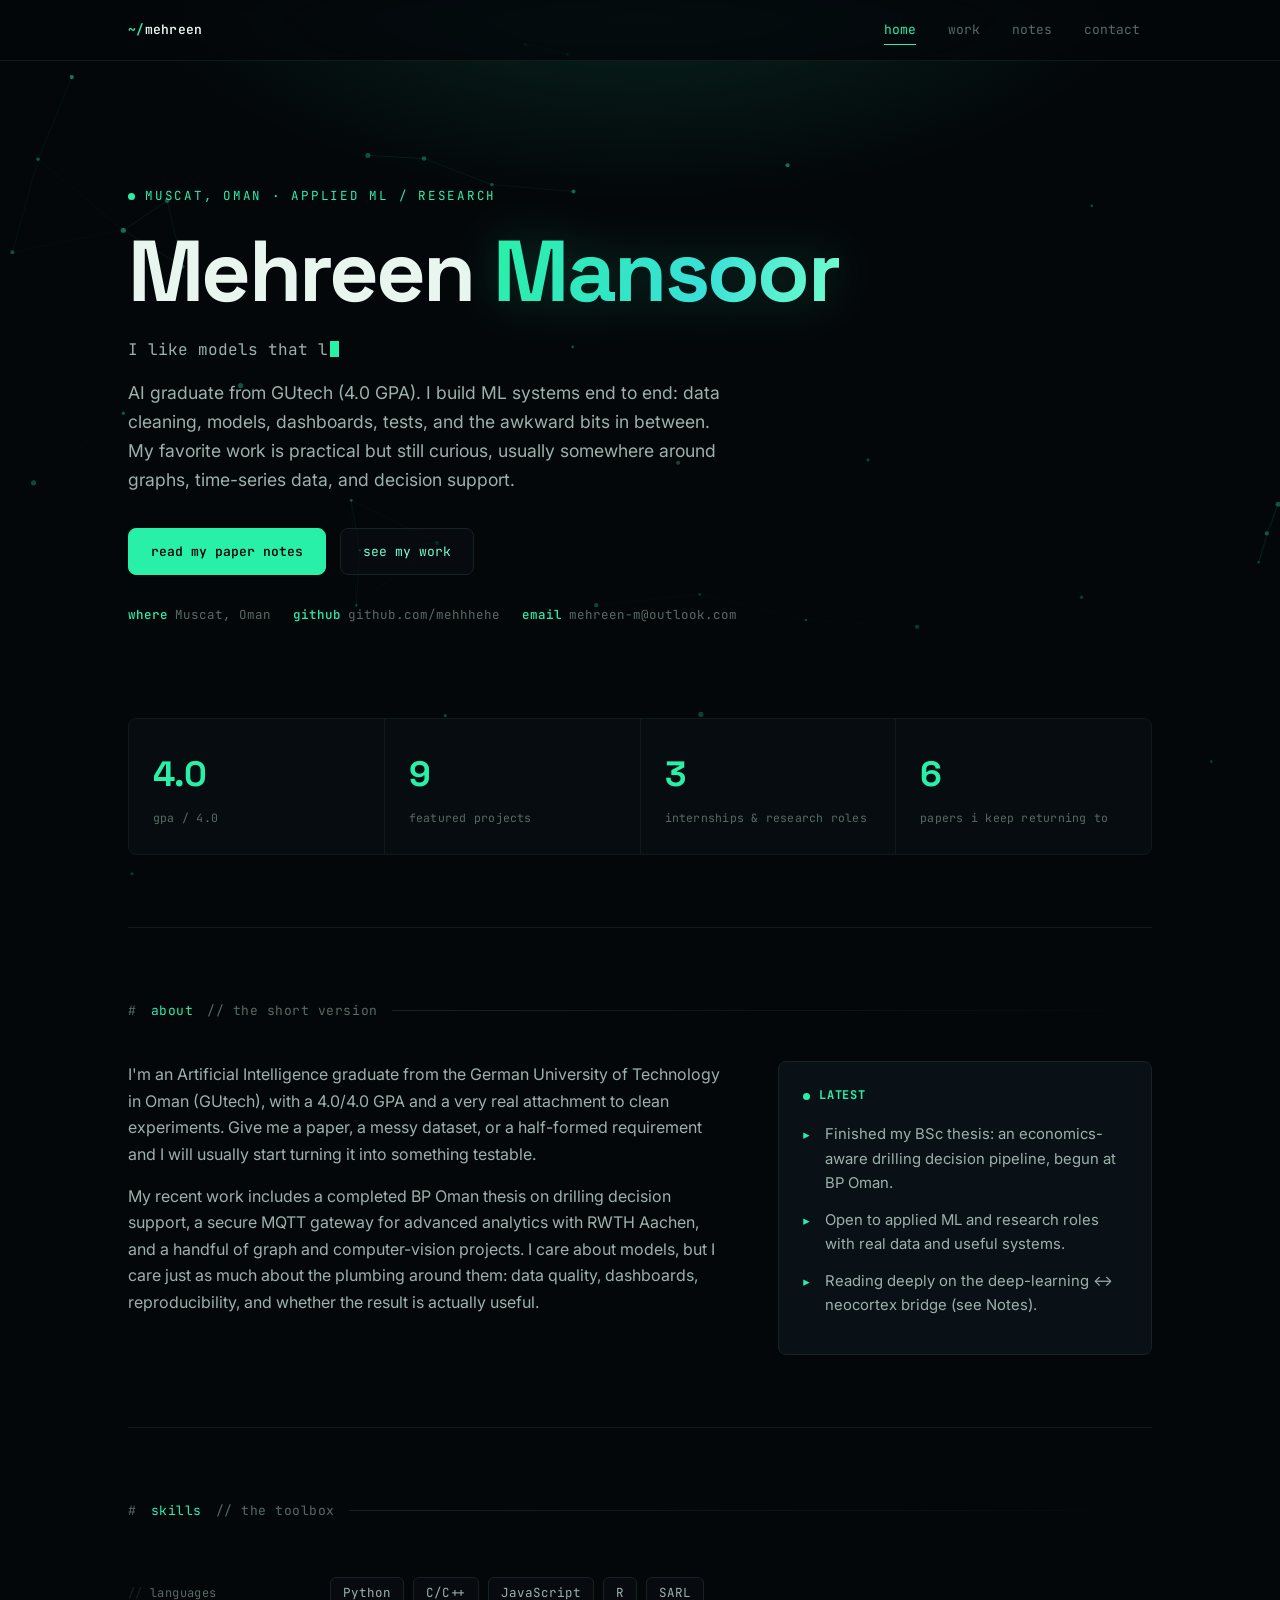
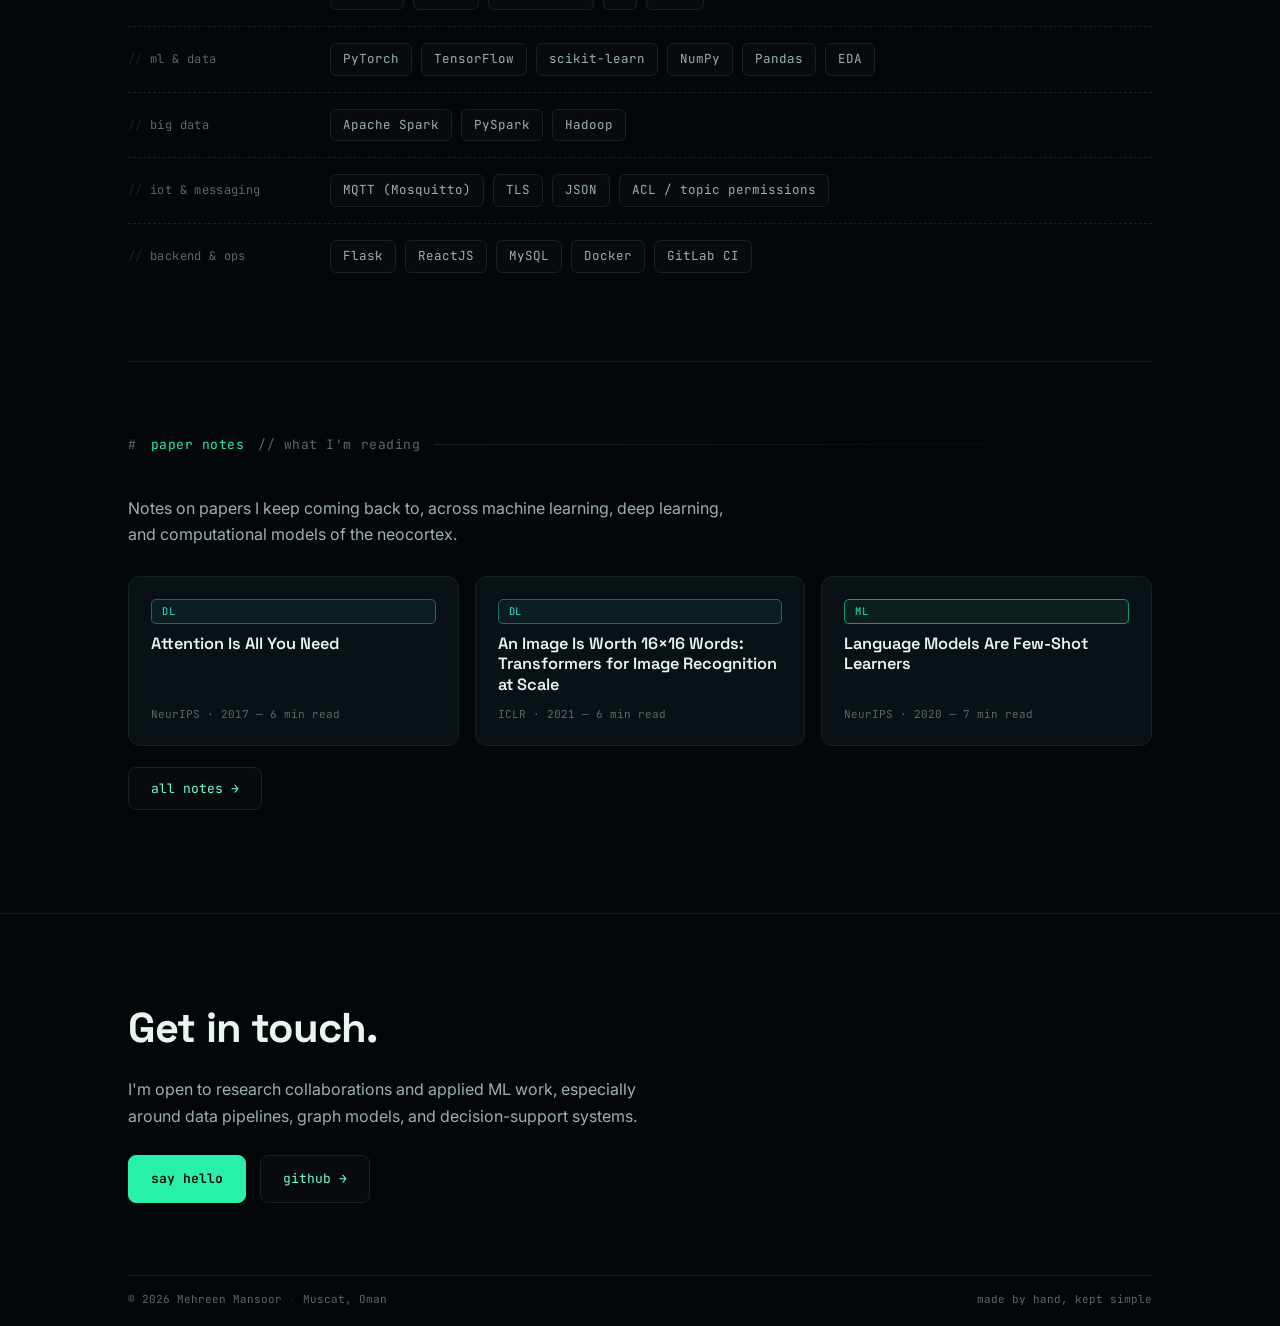
==== index.html @ 43a65674 "Initial GitHub Pages site" ====
<!DOCTYPE html>
<html lang="en">
<head>
<meta charset="UTF-8">
<meta name="viewport" content="width=device-width, initial-scale=1.0">
<title>Mehreen Mansoor — Applied ML</title>
<meta name="description" content="Mehreen Mansoor, AI graduate from GUtech. Applied machine learning, data engineering, IoT systems, and paper notes on deep learning and the neocortex.">
<link rel="preconnect" href="https://fonts.googleapis.com">
<link rel="preconnect" href="https://fonts.gstatic.com" crossorigin>
<link href="https://fonts.googleapis.com/css2?family=Space+Grotesk:wght@400;500;600;700&family=JetBrains+Mono:wght@400;500;600&family=Inter:wght@400;500;600&display=swap" rel="stylesheet">
<link rel="stylesheet" href="assets/style.css">
</head>
<body data-base="">
<canvas id="neural"></canvas>

<nav><div class="wrap nav-inner">
  <a class="nav-logo" href="index.html"><span class="tilde">~/</span>mehreen</a>
  <div class="nav-links">
    <a href="index.html" class="active">home</a>
    <a href="work.html">work</a>
    <a href="papers.html">notes</a>
    <a href="index.html#contact">contact</a>
  </div>
</div></nav>

<header class="hero"><div class="wrap">
  <span class="eyebrow"><span class="dot"></span> Muscat, Oman · applied ML / research</span>
  <h1 id="hero-name"></h1>
  <div class="hero-sub" id="typed"></div>
  <p class="hero-lead" id="hero-lead"></p>
  <div class="hero-cta" id="hero-cta"></div>
  <div class="hero-meta" id="hero-meta"></div>
</div></header>

<main class="wrap">

  <section style="padding-top:0; border:0;">
    <div class="stats reveal" id="stats"></div>
  </section>

  <section id="about">
    <div class="sec-head"><span class="hash">#</span> about <span class="muted">// the short version</span><span class="rule"></span></div>
    <div class="about-grid">
      <div id="about-text" class="reveal"></div>
      <div class="now reveal">
        <h4><span class="dot"></span> latest</h4>
        <ul id="currently"></ul>
      </div>
    </div>
  </section>

  <section id="skills-sec">
    <div class="sec-head"><span class="hash">#</span> skills <span class="muted">// the toolbox</span><span class="rule"></span></div>
    <div id="skills"></div>
  </section>

  <section id="notes-sec">
    <div class="sec-head"><span class="hash">#</span> paper notes <span class="muted">// what I'm reading</span><span class="rule"></span></div>
    <p style="margin-bottom:28px; max-width:60ch;" class="reveal">Notes on papers I keep coming back to, across machine learning, deep learning, and computational models of the neocortex.</p>
    <div class="teaser-grid" id="teasers"></div>
    <p style="margin-top:28px;" class="reveal"><a class="btn" href="papers.html">all notes →</a></p>
  </section>

</main>

<footer id="contact"><div class="wrap">
  <div class="foot-cta reveal">
    <h2>Get in touch.</h2>
    <p>I'm open to research collaborations and applied ML work, especially around data pipelines, graph models, and decision-support systems.</p>
    <div class="foot-links" id="foot-links"></div>
  </div>
  <div class="statusbar">
    <div class="left"><span id="foot-name"></span><span id="foot-loc"></span></div>
    <span>made by hand, kept simple</span>
  </div>
</div></footer>

<script src="assets/data.js"></script>
<script src="assets/papers.js"></script>
<script src="assets/app.js"></script>
</body>
</html>
---- assets/style.css ----
/* ============================================================
   mehreen.dev — theme & layout
   All colors live in :root. Change --accent to re-theme.
   ============================================================ */
:root{
  --bg:        #04070a;
  --bg-2:      #070c10;
  --panel:     #0a1116;
  --panel-2:   #0c141a;
  --line:      #16241f;
  --line-soft: #101b18;
  --text:      #9db1aa;
  --bright:    #e9f6ef;
  --dim:       #586b63;
  --accent:    #29f0a8;   /* emerald — the bling */
  --accent-2:  #74ffce;
  --accent-deep:#0c9d6e;
  --cyan:      #38e0d6;   /* secondary accent */
  --glow:      rgba(41,240,168,.55);
  --glow-soft: rgba(41,240,168,.14);

  --sx-kw:  #29f0a8;
  --sx-fn:  #38e0d6;
  --sx-str: #cfeede;
  --sx-cm:  #3d5249;

  --mono: "JetBrains Mono", ui-monospace, monospace;
  --disp: "Space Grotesk", sans-serif;
  --body: "Inter", system-ui, sans-serif;

  --maxw: 1080px;
}

*{ margin:0; padding:0; box-sizing:border-box; }
html{ scroll-behavior:smooth; }
body{
  background:var(--bg);
  color:var(--text);
  font-family:var(--body);
  font-size:16px; line-height:1.65;
  -webkit-font-smoothing:antialiased;
  overflow-x:hidden;
  animation:pageIn .6s ease both;
}
@keyframes pageIn{ from{ opacity:0; } to{ opacity:1; } }
::selection{ background:var(--accent); color:#04070a; }

/* canvas backdrop sits behind everything */
#neural{
  position:fixed; inset:0; z-index:0; pointer-events:none;
  opacity:.9;
}
/* atmospheric glow at top */
body::before{
  content:""; position:fixed; inset:0; z-index:0; pointer-events:none;
  background:radial-gradient(60% 40% at 50% -5%, var(--glow-soft), transparent 70%);
}

a{ color:var(--accent-2); text-decoration:none; }
a:hover{ color:var(--accent); }
a:focus-visible, button:focus-visible{
  outline:2px solid var(--accent); outline-offset:3px; border-radius:3px;
}

.wrap{ max-width:var(--maxw); margin:0 auto; padding:0 28px; position:relative; z-index:2; }

/* ---------------- nav ---------------- */
nav{
  position:sticky; top:0; z-index:40;
  background:#04070ad9; backdrop-filter:blur(12px);
  border-bottom:1px solid var(--line-soft);
}
.nav-inner{
  display:flex; align-items:center; justify-content:space-between;
  height:60px; font-family:var(--mono); font-size:13px;
}
.nav-logo{ color:var(--bright); font-weight:600; letter-spacing:.02em; }
.nav-logo .tilde{ color:var(--accent); }
.nav-logo:hover{ color:var(--bright); }
.nav-links{ display:flex; gap:8px; }
.nav-links a{
  color:var(--dim); padding:6px 12px; border-radius:6px;
  position:relative; transition:color .18s;
}
.nav-links a:hover{ color:var(--accent-2); }
.nav-links a.active{ color:var(--accent); }
.nav-links a::after{
  content:""; position:absolute; left:12px; right:12px; bottom:2px; height:1px;
  background:var(--accent); transform:scaleX(0); transform-origin:left;
  transition:transform .22s ease;
}
.nav-links a:hover::after, .nav-links a.active::after{ transform:scaleX(1); }

/* ---------------- hero ---------------- */
header.hero{ padding:120px 0 84px; position:relative; }
.eyebrow{
  font-family:var(--mono); font-size:12.5px; color:var(--accent);
  letter-spacing:.14em; text-transform:uppercase; margin-bottom:22px;
  display:inline-flex; align-items:center; gap:10px;
}
.eyebrow .dot{
  width:7px; height:7px; border-radius:50%; background:var(--accent);
  box-shadow:0 0 0 0 var(--glow); animation:pulse 2.4s infinite;
}
@keyframes pulse{
  0%{ box-shadow:0 0 0 0 var(--glow); }
  70%{ box-shadow:0 0 0 9px rgba(41,240,168,0); }
  100%{ box-shadow:0 0 0 0 rgba(41,240,168,0); }
}
.hero h1{
  font-family:var(--disp); font-weight:700; color:var(--bright);
  font-size:clamp(2.8rem, 7.5vw, 5.4rem); line-height:.98;
  letter-spacing:-0.03em; margin-bottom:24px;
}
.hero h1 .grad{
  background:linear-gradient(105deg, var(--accent) 0%, var(--cyan) 60%, var(--accent-2) 100%);
  -webkit-background-clip:text; background-clip:text; color:transparent;
  filter:drop-shadow(0 0 26px rgba(41,240,168,.22));
}
/* staggered word entrance */
.hero h1 .w{ display:inline-block; opacity:0; transform:translateY(22px); animation:wordUp .7s cubic-bezier(.2,.7,.2,1) forwards; }
.hero h1 .w:nth-child(2){ animation-delay:.08s; }
@keyframes wordUp{ to{ opacity:1; transform:none; } }

.hero-sub{ font-family:var(--mono); font-size:1rem; color:var(--text); min-height:1.6em; margin-bottom:14px; }
.hero-sub .type-cursor{ display:inline-block; width:9px; height:1.05em; background:var(--accent); vertical-align:-2px; margin-left:2px; animation:blink 1.1s steps(1) infinite; }
@keyframes blink{ 50%{ opacity:0; } }
.hero-lead{ font-size:1.1rem; max-width:54ch; color:var(--text); }
.hero-cta{ margin-top:34px; display:flex; gap:14px; flex-wrap:wrap; align-items:center; }
.hero-meta{ margin-top:30px; font-family:var(--mono); font-size:12.5px; color:var(--dim); display:flex; gap:8px 22px; flex-wrap:wrap; }
.hero-meta a{ color:var(--dim); } .hero-meta a:hover{ color:var(--accent-2); }
.hero-meta b{ color:var(--accent); font-weight:500; margin-right:7px; }

.btn{
  font-family:var(--mono); font-size:13px; padding:12px 22px; border-radius:8px;
  border:1px solid var(--line); color:var(--accent-2); background:#0a111680;
  transition:border-color .18s, background .18s, transform .18s, box-shadow .18s;
}
.btn:hover{ border-color:var(--accent); color:var(--accent); transform:translateY(-2px); box-shadow:0 10px 30px -14px var(--glow); }
.btn.solid{ background:var(--accent); color:#04070a; font-weight:600; border-color:var(--accent); }
.btn.solid:hover{ background:var(--accent-2); border-color:var(--accent-2); color:#04070a; }

/* ---------------- stats band ---------------- */
.stats{
  display:grid; grid-template-columns:repeat(4,1fr); gap:1px;
  background:var(--line-soft); border:1px solid var(--line-soft); border-radius:8px;
  overflow:hidden; margin-top:8px;
}
.stat{ background:var(--bg-2); padding:26px 24px; min-width:0; }
.stat .n{ font-family:var(--disp); font-weight:700; font-size:2.2rem; color:var(--bright); letter-spacing:-.02em; }
.stat .n .accent{ color:var(--accent); }
.stat .l{ font-family:var(--mono); font-size:11.5px; color:var(--dim); margin-top:6px; letter-spacing:.02em; text-transform:lowercase; }

/* ---------------- sections ---------------- */
section{ padding:72px 0; }
section + section{ border-top:1px solid var(--line-soft); }
.sec-head{
  font-family:var(--mono); font-size:13px; color:var(--accent);
  display:flex; align-items:center; gap:14px; margin-bottom:40px; letter-spacing:.04em;
}
.sec-head .hash{ color:var(--dim); }
.sec-head .muted{ color:var(--dim); }
.sec-head .rule{ flex:1; height:1px; background:linear-gradient(90deg, var(--line) 0%, transparent 100%); }

/* about */
.about-grid{ display:grid; grid-template-columns:1.6fr 1fr; gap:52px; }
.about-grid p + p{ margin-top:16px; }
.now{ border:1px solid var(--line); border-radius:8px; padding:24px; background:var(--panel); min-width:0; }
.now h4{ font-family:var(--mono); font-size:12px; color:var(--accent); letter-spacing:.06em; text-transform:uppercase; margin-bottom:16px; display:flex; align-items:center; gap:9px; }
.now h4 .dot{ width:7px; height:7px; border-radius:50%; background:var(--accent); animation:pulse 2.4s infinite; }
.now ul{ list-style:none; }
.now li{ position:relative; padding-left:22px; font-size:.93rem; margin:12px 0; overflow-wrap:break-word; }
.now li::before{ content:"▸"; position:absolute; left:0; color:var(--accent); font-size:.8rem; top:2px; }

/* skills */
.skill-row{ display:grid; grid-template-columns:170px 1fr; gap:16px 32px; padding:16px 0; align-items:baseline; }
.skill-row + .skill-row{ border-top:1px dashed var(--line); }
.skill-row .g{ font-family:var(--mono); font-size:12px; color:var(--dim); letter-spacing:.03em; }
.skill-row .g::before{ content:"// "; color:var(--line); }
.chips{ display:flex; flex-wrap:wrap; gap:9px; }
.chip{
  font-family:var(--mono); font-size:12.5px; color:var(--text);
  border:1px solid var(--line); border-radius:6px; padding:5px 12px; background:#0a111680;
  transition:border-color .16s, color .16s, box-shadow .16s, transform .16s;
}
.chip:hover{ border-color:var(--accent); color:var(--accent); box-shadow:0 0 18px -8px var(--glow); transform:translateY(-1px); }

/* experience timeline */
.xp{ display:grid; grid-template-columns:210px 1fr; gap:6px 38px; padding:30px 0; }
.xp + .xp{ border-top:1px dashed var(--line); }
.xp-when{ font-family:var(--mono); font-size:12.5px; color:var(--accent); padding-top:5px; }
.xp-when .where{ display:block; color:var(--dim); margin-top:4px; }
.xp h3{ font-family:var(--disp); color:var(--bright); font-size:1.15rem; font-weight:600; letter-spacing:-.01em; }
.xp h3 .org{ color:var(--accent); }
.xp ul{ list-style:none; margin-top:12px; }
.xp li{ position:relative; padding-left:22px; font-size:.95rem; margin-top:8px; }
.xp li::before{ content:"▸"; position:absolute; left:0; color:var(--accent-deep); font-size:.78rem; top:3px; }

/* projects */
.proj-grid{ display:grid; grid-template-columns:repeat(2,1fr); gap:18px; }
.proj{
  border:1px solid var(--line); border-radius:8px; padding:24px; background:var(--panel);
  display:flex; flex-direction:column; gap:11px; position:relative; overflow:hidden;
  transition:border-color .2s, transform .2s, box-shadow .2s;
  min-width:0;
}
.proj::after{
  content:""; position:absolute; inset:0; border-radius:8px; pointer-events:none;
  background:radial-gradient(120% 80% at 100% 0%, var(--glow-soft), transparent 55%);
  opacity:0; transition:opacity .25s;
}
.proj:hover{ border-color:var(--accent); transform:translateY(-3px); box-shadow:0 20px 50px -28px var(--glow); }
.proj:hover::after{ opacity:1; }
.proj h3{ font-family:var(--disp); color:var(--bright); font-size:1.08rem; font-weight:600; line-height:1.25; overflow-wrap:break-word; }
.proj .stack{ font-family:var(--mono); font-size:11px; color:var(--accent); letter-spacing:.01em; line-height:1.6; overflow-wrap:anywhere; }
.proj p{ font-size:.92rem; flex:1; overflow-wrap:break-word; }
.proj .repo{ font-family:var(--mono); font-size:12px; color:var(--accent-2); margin-top:auto; }
.proj .repo::before{ content:"→ "; }
.proj .repo.muted{ color:var(--dim); }

/* education + certs */
.two-col{ display:grid; grid-template-columns:1fr 1fr; gap:52px; }
.edu-item + .edu-item{ margin-top:24px; }
.edu-item .school{ font-family:var(--disp); color:var(--bright); font-weight:600; }
.edu-item .degree{ font-size:.92rem; margin-top:3px; }
.edu-item .period{ font-family:var(--mono); font-size:12px; color:var(--accent); margin-top:5px; }
.edu-item .detail{ font-size:.84rem; color:var(--dim); margin-top:6px; }
.cert{ border-left:2px solid var(--line); padding:4px 0 4px 18px; }
.cert + .cert{ margin-top:18px; }
.cert:hover{ border-color:var(--accent); }
.cert .org{ font-family:var(--mono); font-size:11px; color:var(--accent); }
.cert .name{ color:var(--bright); font-weight:500; font-size:.95rem; margin-top:4px; }
.cert .year{ font-family:var(--mono); font-size:11px; color:var(--dim); margin-top:4px; }
.langline{ margin-top:30px; font-family:var(--mono); font-size:12.5px; color:var(--dim); }
.langline b{ color:var(--accent); font-weight:500; }

/* ---------------- papers / blog ---------------- */
.page-head{ padding:96px 0 36px; }
.page-head h1{ font-family:var(--disp); font-weight:700; color:var(--bright); font-size:clamp(2.2rem,5vw,3.4rem); letter-spacing:-.02em; }
.page-head p{ max-width:60ch; margin-top:16px; }

.filters{ display:flex; gap:10px; flex-wrap:wrap; margin:8px 0 36px; }
.filter{
  font-family:var(--mono); font-size:12px; color:var(--dim);
  border:1px solid var(--line); border-radius:20px; padding:7px 16px; background:transparent;
  cursor:pointer; transition:all .16s;
}
.filter:hover{ color:var(--accent-2); border-color:var(--accent-deep); }
.filter.active{ color:#04070a; background:var(--accent); border-color:var(--accent); font-weight:600; }

.paper-list{ display:flex; flex-direction:column; gap:16px; }
.paper-card{
  display:block; border:1px solid var(--line); border-radius:14px; padding:26px 28px;
  background:var(--panel); position:relative; overflow:hidden;
  transition:border-color .2s, transform .2s, box-shadow .2s;
}
.paper-card::before{
  content:""; position:absolute; left:0; top:0; bottom:0; width:3px;
  background:var(--accent); transform:scaleY(0); transform-origin:top; transition:transform .25s;
}
.paper-card:hover{ border-color:var(--accent); transform:translateX(4px); box-shadow:0 18px 50px -30px var(--glow); }
.paper-card:hover::before{ transform:scaleY(1); }
.paper-card .top{ display:flex; align-items:center; gap:12px; margin-bottom:12px; flex-wrap:wrap; }
.tag{ font-family:var(--mono); font-size:10.5px; letter-spacing:.06em; text-transform:uppercase; padding:3px 10px; border-radius:5px; border:1px solid; }
.tag.ml{ color:var(--accent); border-color:var(--accent-deep); background:rgba(41,240,168,.06); }
.tag.dl{ color:var(--cyan); border-color:#1d6b66; background:rgba(56,224,214,.06); }
.tag.neuro{ color:#c79bff; border-color:#5a4a7a; background:rgba(170,130,255,.06); }
.paper-card .year{ font-family:var(--mono); font-size:11.5px; color:var(--dim); }
.paper-card h3{ font-family:var(--disp); color:var(--bright); font-size:1.3rem; font-weight:600; letter-spacing:-.01em; line-height:1.2; }
.paper-card .authors{ font-size:.86rem; color:var(--dim); margin-top:6px; font-style:italic; }
.paper-card .blurb{ font-size:.95rem; margin-top:12px; max-width:72ch; }
.paper-card .read{ font-family:var(--mono); font-size:12px; color:var(--accent); margin-top:14px; display:inline-block; }
.paper-card .read::after{ content:" →"; transition:margin .18s; }
.paper-card:hover .read::after{ margin-left:5px; }

/* teaser cards on home */
.teaser-grid{ display:grid; grid-template-columns:repeat(3,1fr); gap:16px; }
.teaser{
  border:1px solid var(--line); border-radius:12px; padding:22px; background:var(--panel);
  display:flex; flex-direction:column; gap:10px; transition:border-color .2s, transform .2s, box-shadow .2s;
}
.teaser:hover{ border-color:var(--accent); transform:translateY(-3px); box-shadow:0 16px 40px -26px var(--glow); }
.teaser h4{ font-family:var(--disp); color:var(--bright); font-size:1.02rem; font-weight:600; line-height:1.25; flex:1; }
.teaser .meta{ font-family:var(--mono); font-size:11px; color:var(--dim); }

/* ---------------- article (post) ---------------- */
.article{ max-width:740px; margin:0 auto; padding:40px 28px 0; position:relative; z-index:2; }
.back{ font-family:var(--mono); font-size:12.5px; color:var(--dim); }
.back::before{ content:"← "; }
.back:hover{ color:var(--accent); }
.art-head{ margin:28px 0 8px; }
.art-head .top{ display:flex; gap:12px; align-items:center; margin-bottom:18px; flex-wrap:wrap; }
.art-head h1{ font-family:var(--disp); font-weight:700; color:var(--bright); font-size:clamp(1.9rem,4.4vw,2.9rem); line-height:1.08; letter-spacing:-.02em; }
.readtime{ font-family:var(--mono); font-size:11.5px; color:var(--dim); }
.paper-meta{
  border:1px solid var(--line); border-radius:12px; padding:20px 22px; background:var(--panel);
  margin:26px 0 36px; font-size:.9rem;
}
.paper-meta .row{ display:flex; gap:12px; margin:7px 0; }
.paper-meta .k{ font-family:var(--mono); font-size:11px; color:var(--accent); min-width:78px; text-transform:uppercase; letter-spacing:.04em; padding-top:2px; }
.paper-meta .v{ color:var(--text); }
.paper-meta a{ font-family:var(--mono); font-size:.85rem; }

.prose{ font-size:1.06rem; line-height:1.78; color:#b3c5bd; }
.prose h2{ font-family:var(--disp); color:var(--bright); font-size:1.45rem; font-weight:600; letter-spacing:-.01em; margin:42px 0 14px; }
.prose h2::before{ content:"# "; color:var(--accent); font-family:var(--mono); font-size:1rem; }
.prose p{ margin:16px 0; }
.prose strong{ color:var(--bright); font-weight:600; }
.prose em{ color:var(--accent-2); font-style:normal; }
.prose code{ font-family:var(--mono); font-size:.86em; color:var(--accent); background:#0a1116; border:1px solid var(--line); border-radius:5px; padding:1px 6px; }
.prose a{ text-decoration:underline; text-underline-offset:3px; text-decoration-color:var(--accent-deep); }
.pull{
  border-left:3px solid var(--accent); padding:6px 0 6px 24px; margin:32px 0;
  font-family:var(--disp); font-size:1.32rem; line-height:1.4; color:var(--bright); font-weight:500;
}
.takeaways{ border:1px solid var(--line); border-radius:12px; padding:24px 26px; background:var(--panel); margin:40px 0; }
.takeaways h3{ font-family:var(--mono); font-size:12px; color:var(--accent); letter-spacing:.06em; text-transform:uppercase; margin-bottom:14px; }
.takeaways ul{ list-style:none; }
.takeaways li{ position:relative; padding-left:24px; margin:10px 0; font-size:.97rem; }
.takeaways li::before{ content:"✓"; position:absolute; left:0; color:var(--accent); }
.post-nav{ display:flex; justify-content:space-between; gap:16px; margin:48px 0 0; font-family:var(--mono); font-size:12.5px; flex-wrap:wrap; }
.post-nav a{ color:var(--dim); max-width:46%; }
.post-nav a:hover{ color:var(--accent); }
.post-nav .lbl{ display:block; color:var(--accent); font-size:10.5px; letter-spacing:.06em; text-transform:uppercase; margin-bottom:4px; }

/* ---------------- footer ---------------- */
footer{ border-top:1px solid var(--line-soft); padding:80px 0 0; margin-top:40px; position:relative; z-index:2; }
.foot-cta h2{ font-family:var(--disp); color:var(--bright); font-weight:700; font-size:clamp(1.8rem,3.6vw,2.6rem); letter-spacing:-.02em; margin-bottom:14px; }
.foot-cta p{ max-width:54ch; }
.foot-links{ margin-top:26px; display:flex; gap:14px; flex-wrap:wrap; }
.statusbar{
  margin-top:72px; border-top:1px solid var(--line);
  font-family:var(--mono); font-size:11px; color:var(--dim);
  display:flex; justify-content:space-between; padding:14px 0 18px; gap:16px; flex-wrap:wrap;
}
.statusbar .left span + span::before{ content:"  ·  "; color:var(--line); }

/* ---------------- reveal ---------------- */
.reveal{ opacity:0; transform:translateY(16px); transition:opacity .6s ease, transform .6s ease; }
.reveal.in{ opacity:1; transform:none; }

/* ---------------- responsive ---------------- */
@media (max-width: 920px){
  .about-grid, .two-col{ grid-template-columns:1fr; gap:34px; }
  .stats{ grid-template-columns:1fr 1fr; }
  .proj-grid, .teaser-grid{ grid-template-columns:1fr 1fr; }
}
@media (max-width: 640px){
  header.hero{ padding:88px 0 56px; }
  .nav-links{ gap:2px; }
  .nav-links a{ padding:6px 9px; }
  .xp, .skill-row{ grid-template-columns:1fr; }
  .xp-when .where{ display:inline; margin-left:10px; }
  .proj-grid, .teaser-grid{ grid-template-columns:1fr; }
  .stats{ grid-template-columns:1fr 1fr; }
  .stat .n{ font-size:1.8rem; }
}
@media (prefers-reduced-motion: reduce){
  *{ animation:none !important; transition:none !important; }
  .reveal{ opacity:1; transform:none; }
  html{ scroll-behavior:auto; }
  #neural{ display:none; }
}
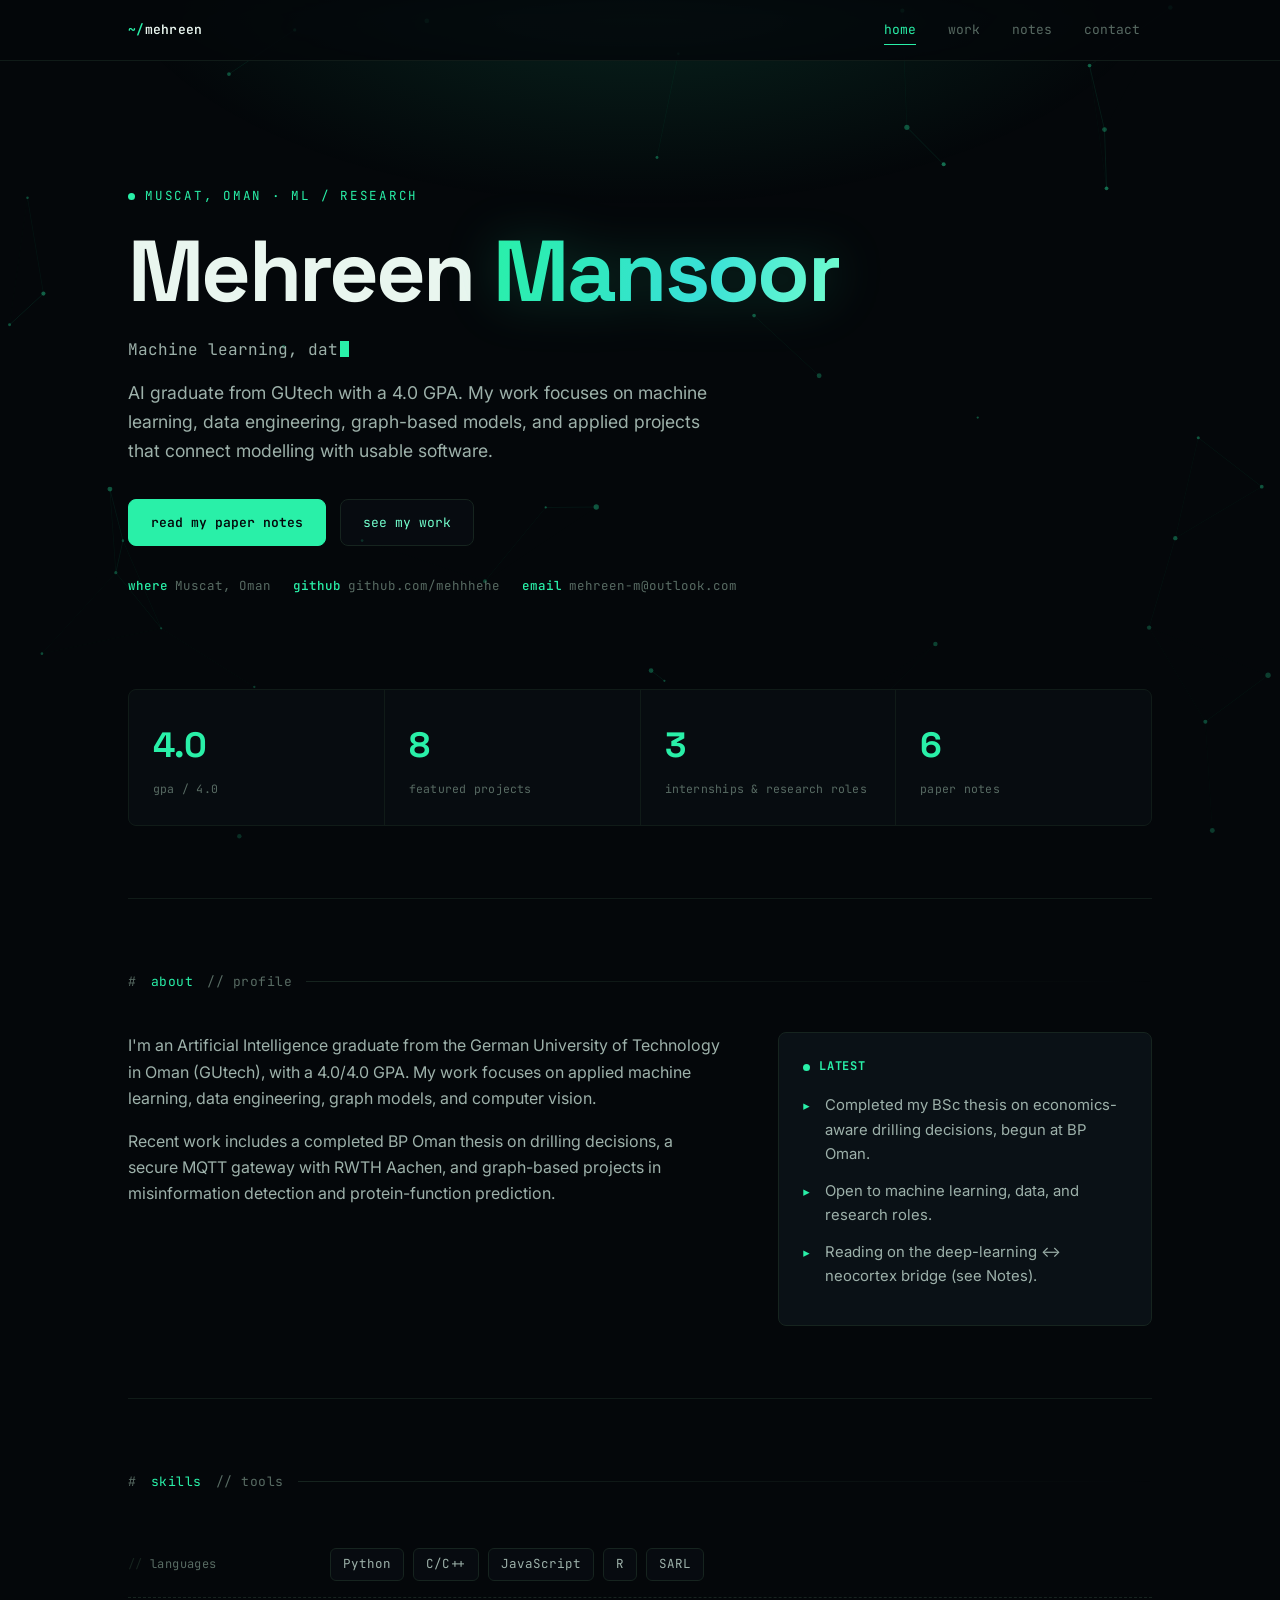
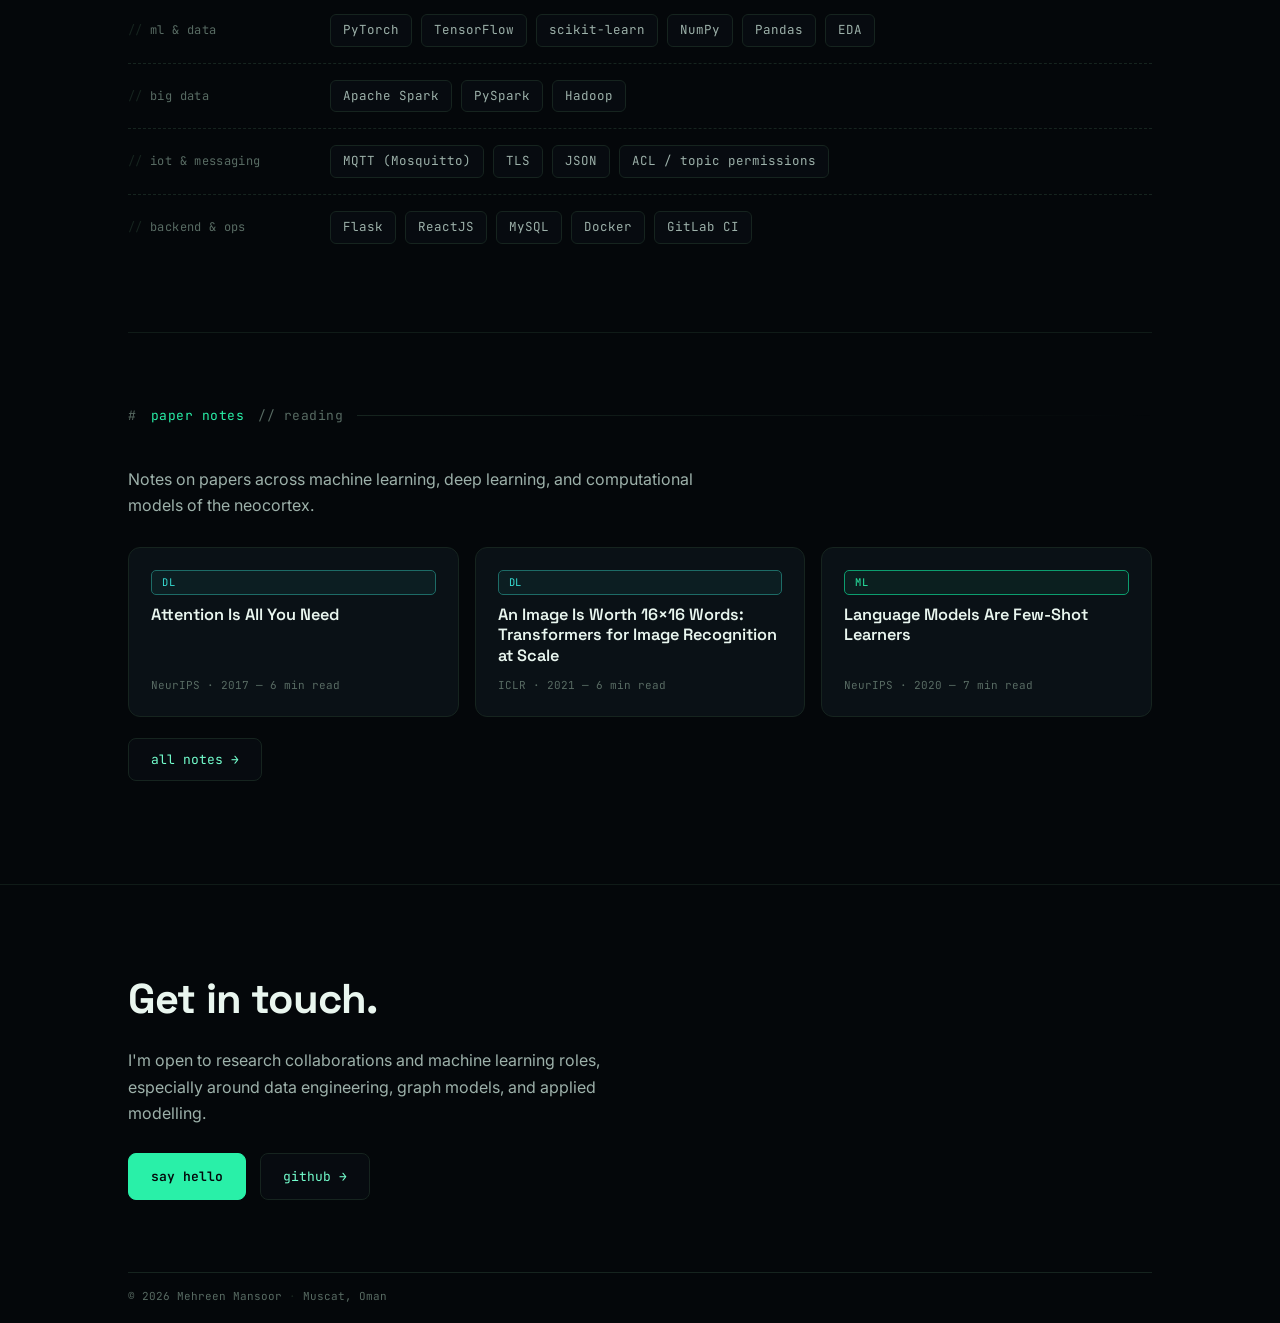
==== commit 3245ef99: "" ====
--- a/index.html
+++ b/index.html
@@ -3,8 +3,8 @@
 <head>
 <meta charset="UTF-8">
 <meta name="viewport" content="width=device-width, initial-scale=1.0">
-<title>Mehreen Mansoor — Applied ML</title>
-<meta name="description" content="Mehreen Mansoor, AI graduate from GUtech. Applied machine learning, data engineering, IoT systems, and paper notes on deep learning and the neocortex.">
+<title>Mehreen Mansoor</title>
+<meta name="description" content="Mehreen Mansoor's personal site: ML projects, paper notes, and selected work.">
 <link rel="preconnect" href="https://fonts.googleapis.com">
 <link rel="preconnect" href="https://fonts.gstatic.com" crossorigin>
 <link href="https://fonts.googleapis.com/css2?family=Space+Grotesk:wght@400;500;600;700&family=JetBrains+Mono:wght@400;500;600&family=Inter:wght@400;500;600&display=swap" rel="stylesheet">
@@ -24,7 +24,7 @@
 </div></nav>
 
 <header class="hero"><div class="wrap">
-  <span class="eyebrow"><span class="dot"></span> Muscat, Oman · applied ML / research</span>
+  <span class="eyebrow"><span class="dot"></span> Muscat, Oman · ML / research</span>
   <h1 id="hero-name"></h1>
   <div class="hero-sub" id="typed"></div>
   <p class="hero-lead" id="hero-lead"></p>
@@ -39,7 +39,7 @@
   </section>
 
   <section id="about">
-    <div class="sec-head"><span class="hash">#</span> about <span class="muted">// the short version</span><span class="rule"></span></div>
+    <div class="sec-head"><span class="hash">#</span> about <span class="muted">// profile</span><span class="rule"></span></div>
     <div class="about-grid">
       <div id="about-text" class="reveal"></div>
       <div class="now reveal">
@@ -50,13 +50,13 @@
   </section>
 
   <section id="skills-sec">
-    <div class="sec-head"><span class="hash">#</span> skills <span class="muted">// the toolbox</span><span class="rule"></span></div>
+    <div class="sec-head"><span class="hash">#</span> skills <span class="muted">// tools</span><span class="rule"></span></div>
     <div id="skills"></div>
   </section>
 
   <section id="notes-sec">
-    <div class="sec-head"><span class="hash">#</span> paper notes <span class="muted">// what I'm reading</span><span class="rule"></span></div>
-    <p style="margin-bottom:28px; max-width:60ch;" class="reveal">Notes on papers I keep coming back to, across machine learning, deep learning, and computational models of the neocortex.</p>
+    <div class="sec-head"><span class="hash">#</span> paper notes <span class="muted">// reading</span><span class="rule"></span></div>
+    <p style="margin-bottom:28px; max-width:60ch;" class="reveal">Notes on papers across machine learning, deep learning, and computational models of the neocortex.</p>
     <div class="teaser-grid" id="teasers"></div>
     <p style="margin-top:28px;" class="reveal"><a class="btn" href="papers.html">all notes →</a></p>
   </section>
@@ -66,12 +66,11 @@
 <footer id="contact"><div class="wrap">
   <div class="foot-cta reveal">
     <h2>Get in touch.</h2>
-    <p>I'm open to research collaborations and applied ML work, especially around data pipelines, graph models, and decision-support systems.</p>
+    <p>I'm open to research collaborations and machine learning roles, especially around data engineering, graph models, and applied modelling.</p>
     <div class="foot-links" id="foot-links"></div>
   </div>
   <div class="statusbar">
     <div class="left"><span id="foot-name"></span><span id="foot-loc"></span></div>
-    <span>made by hand, kept simple</span>
   </div>
 </div></footer>
 
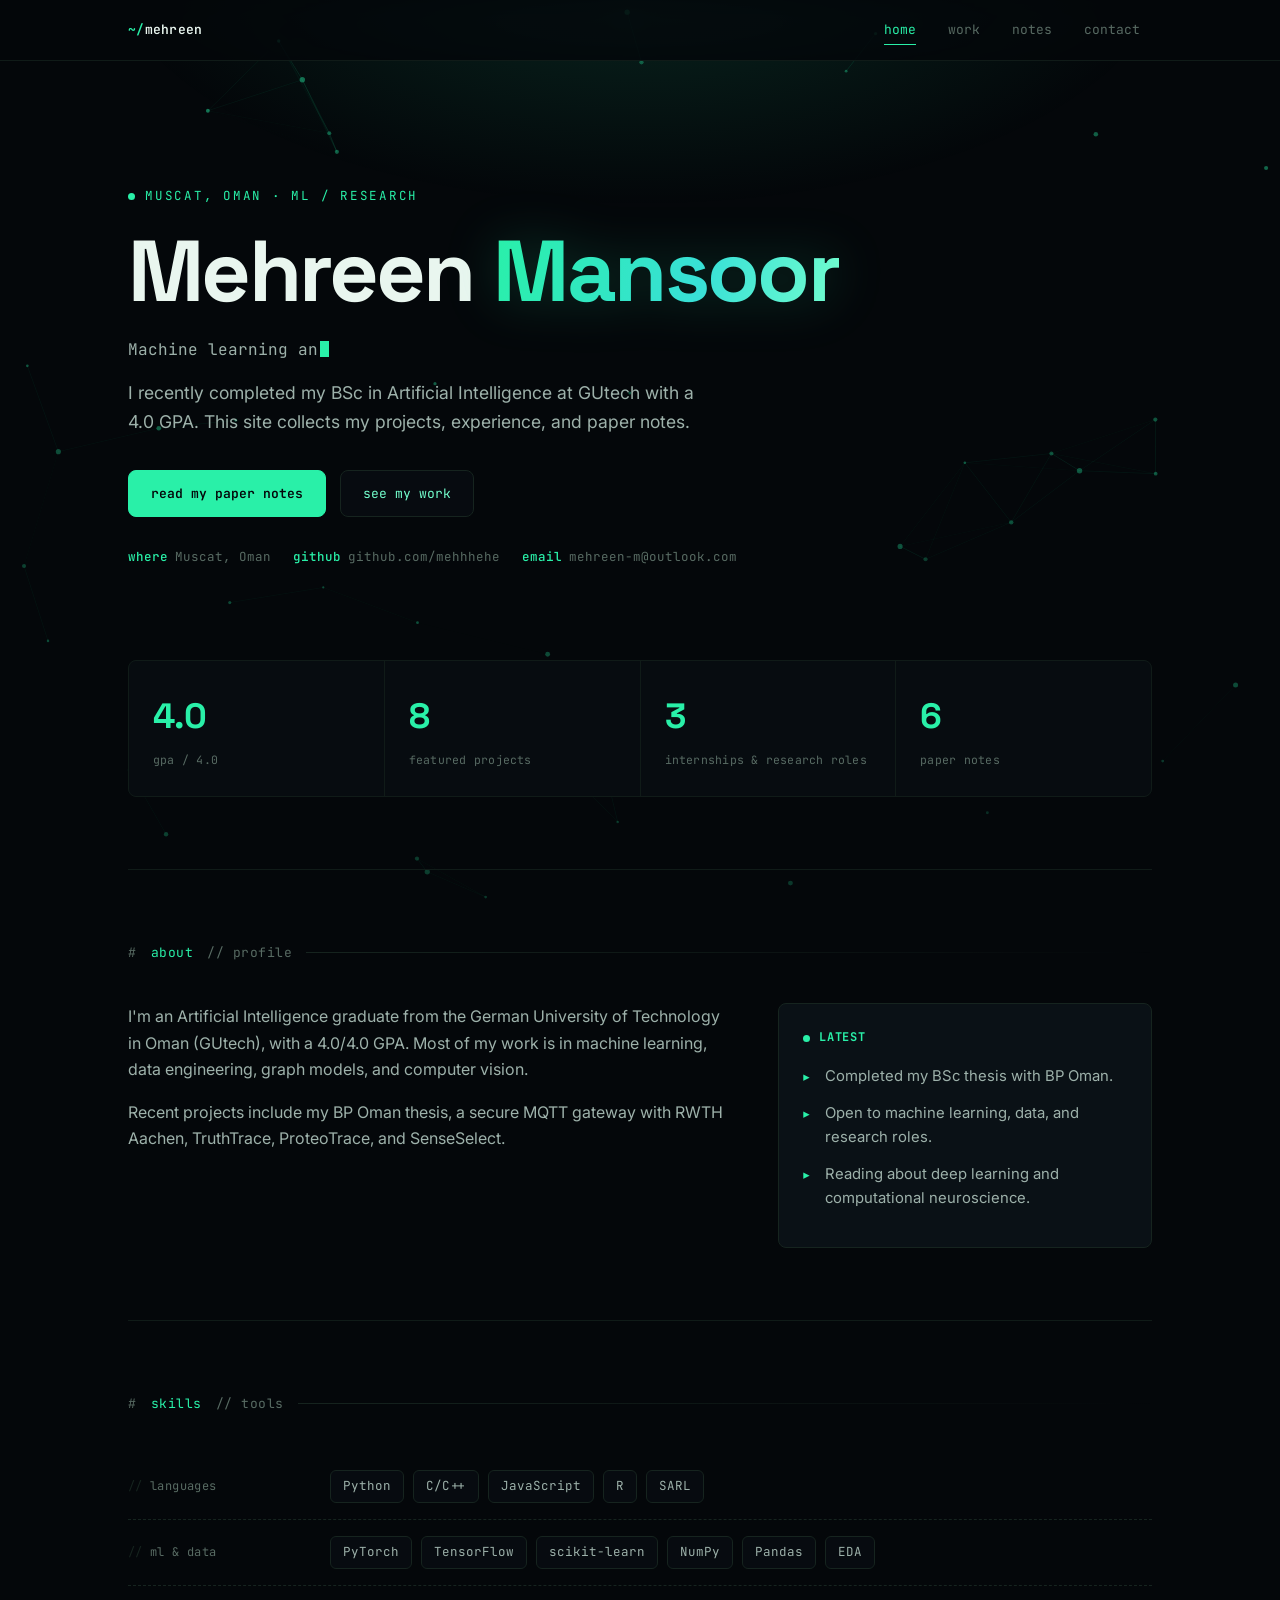
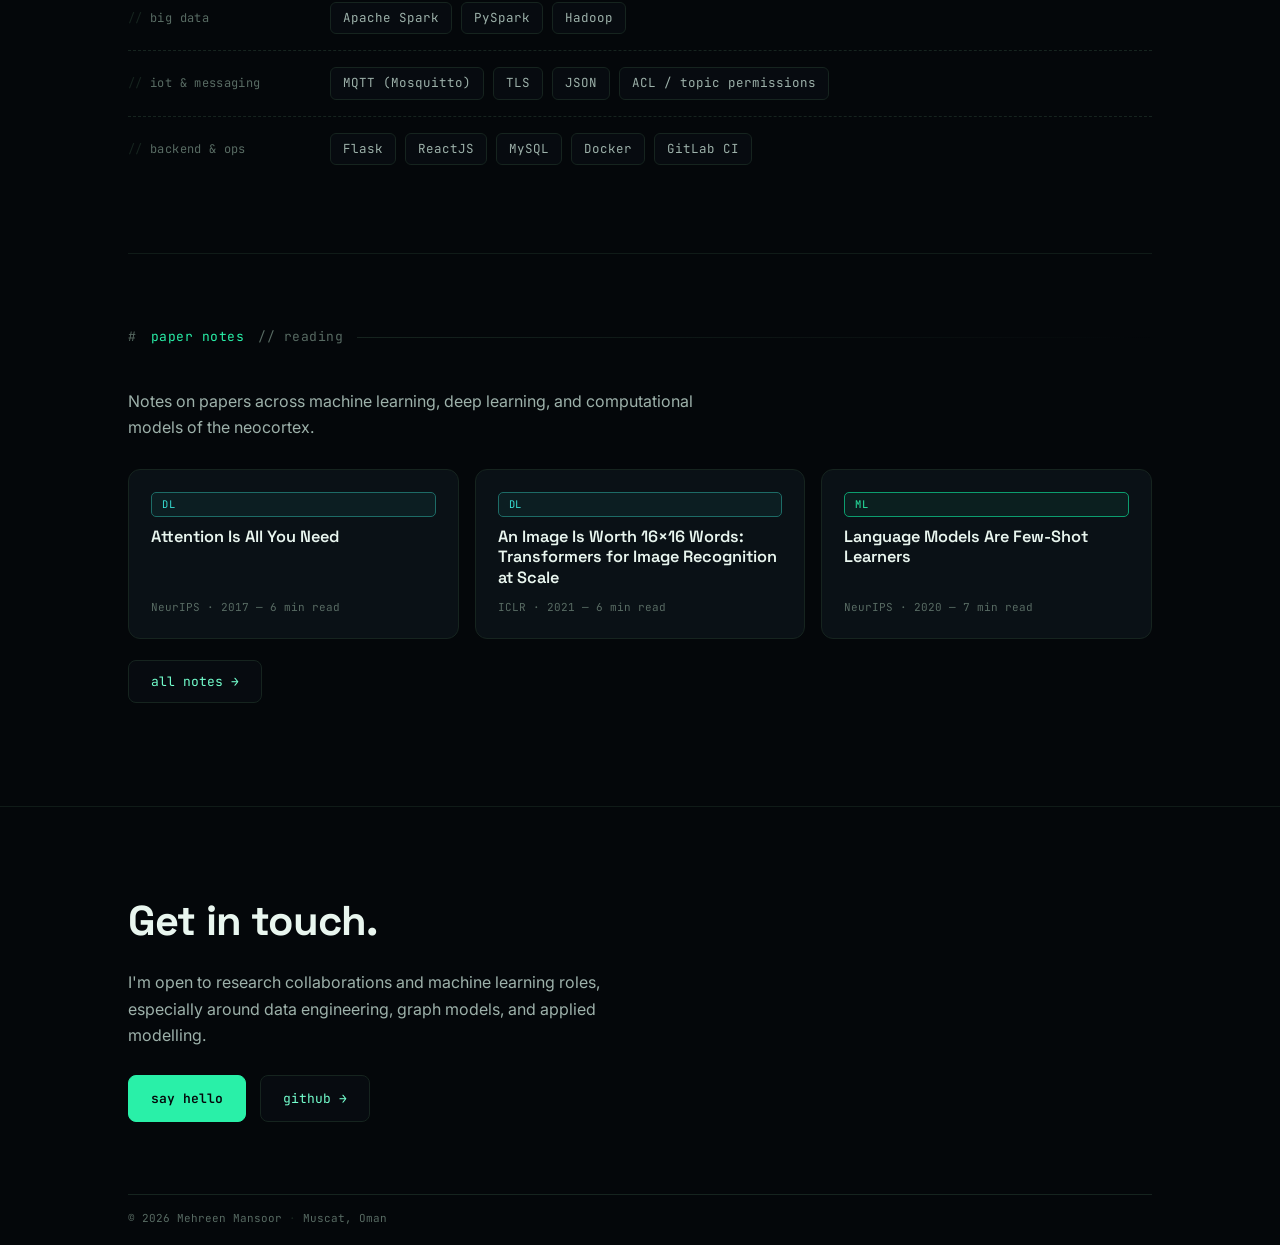
==== commit e841004c: "Clean up portfolio copy and bust asset cache" ====
--- a/index.html
+++ b/index.html
@@ -8,7 +8,7 @@
 <link rel="preconnect" href="https://fonts.googleapis.com">
 <link rel="preconnect" href="https://fonts.gstatic.com" crossorigin>
 <link href="https://fonts.googleapis.com/css2?family=Space+Grotesk:wght@400;500;600;700&family=JetBrains+Mono:wght@400;500;600&family=Inter:wght@400;500;600&display=swap" rel="stylesheet">
-<link rel="stylesheet" href="assets/style.css">
+<link rel="stylesheet" href="assets/style.css?v=20260612-2">
 </head>
 <body data-base="">
 <canvas id="neural"></canvas>
@@ -74,8 +74,8 @@
   </div>
 </div></footer>
 
-<script src="assets/data.js"></script>
-<script src="assets/papers.js"></script>
-<script src="assets/app.js"></script>
+<script src="assets/data.js?v=20260612-2"></script>
+<script src="assets/papers.js?v=20260612-2"></script>
+<script src="assets/app.js?v=20260612-2"></script>
 </body>
 </html>
